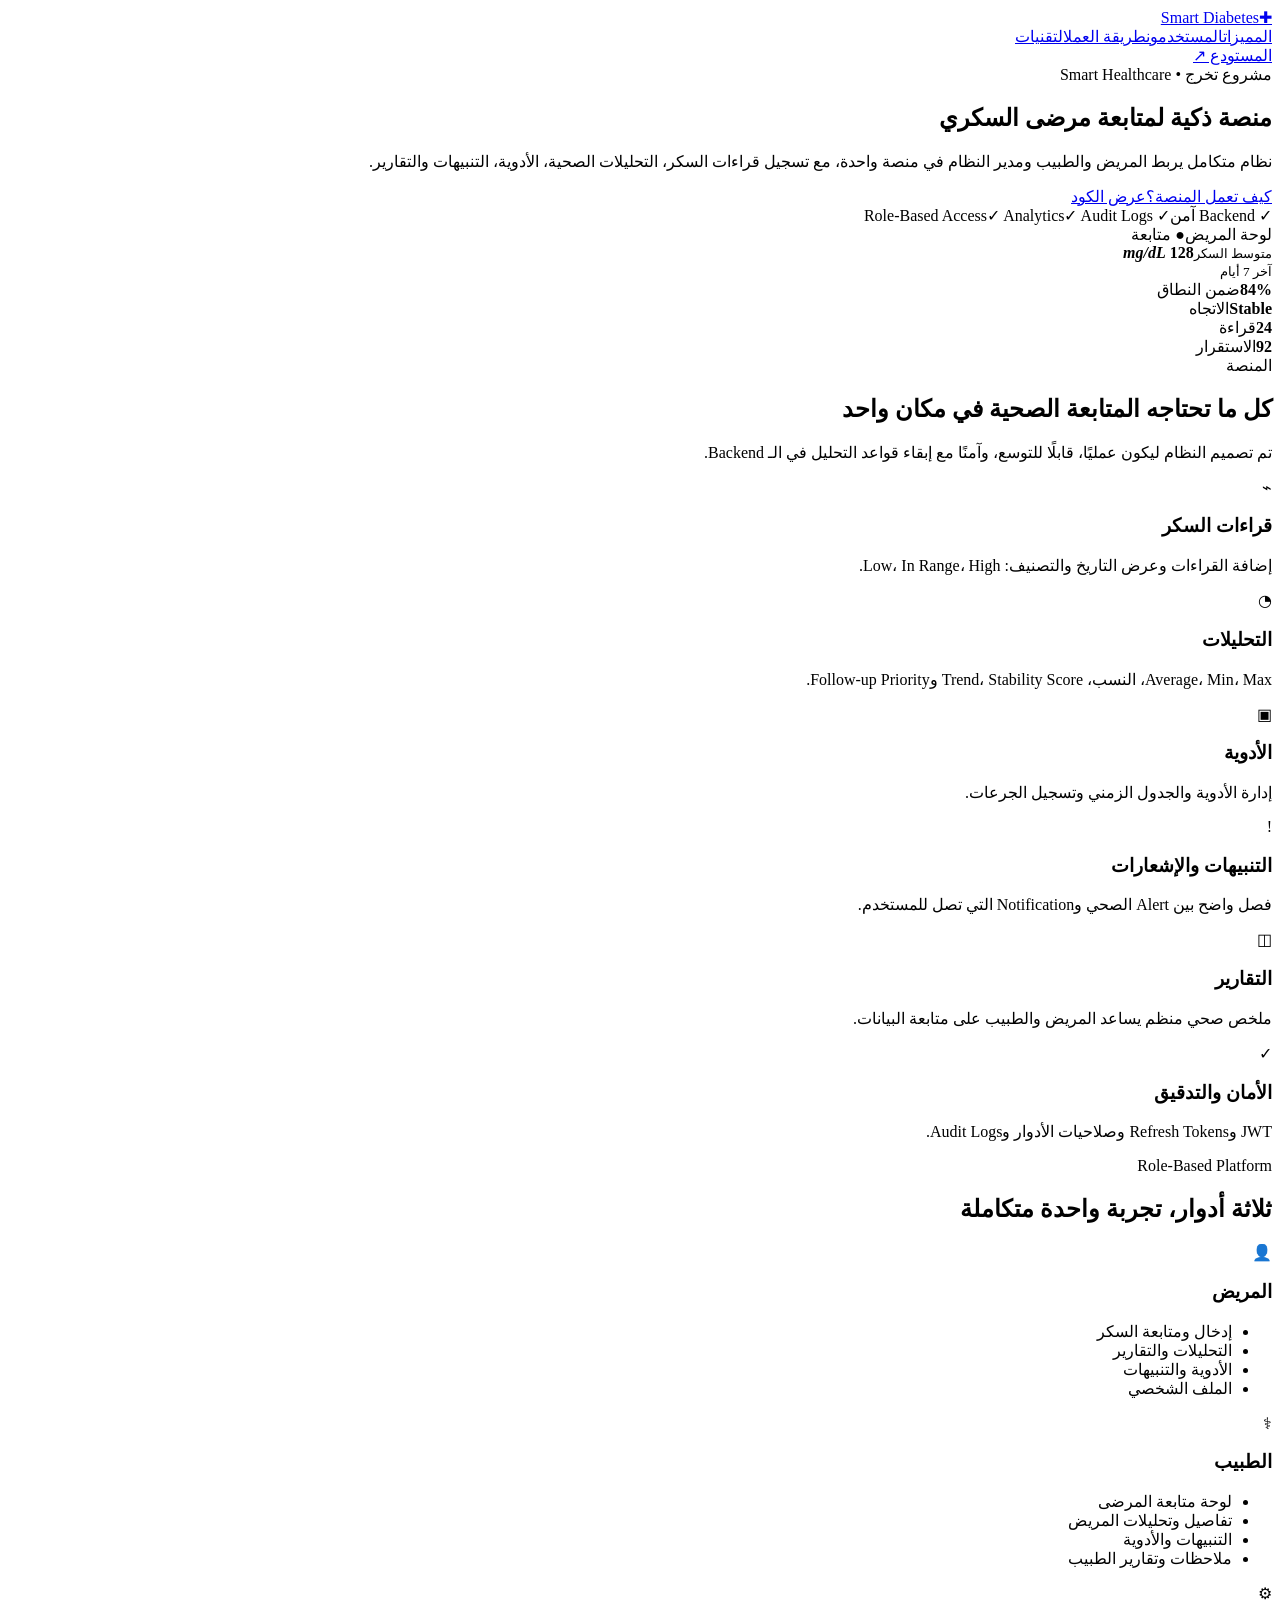
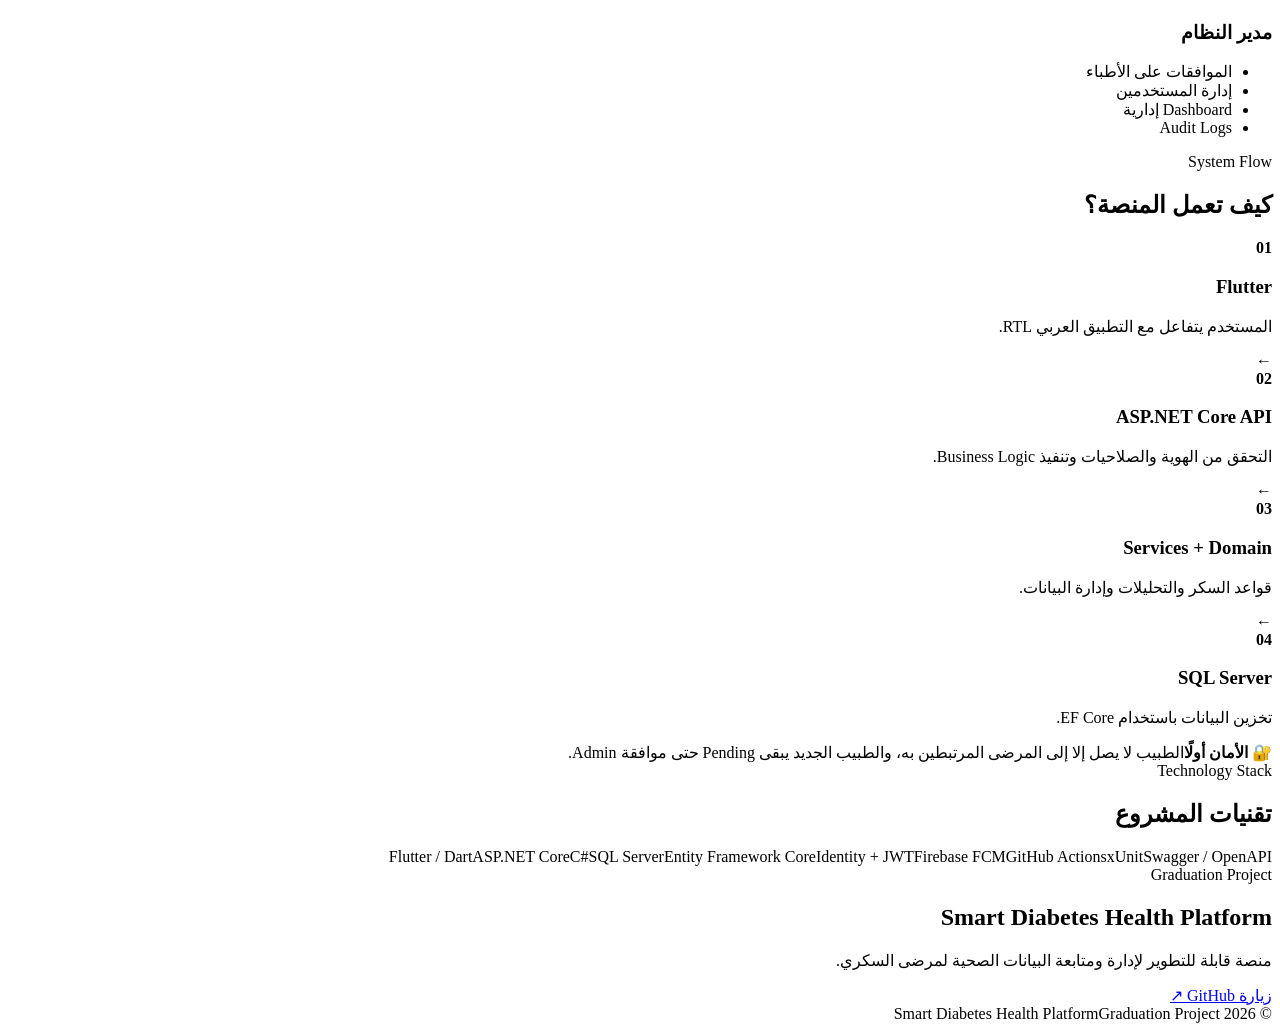
==== docs/index.html @ d9880cc6 "feat: add project landing page" ====
<!doctype html>
<html lang="ar" dir="rtl">
<head>
<meta charset="utf-8">
<meta name="viewport" content="width=device-width,initial-scale=1">
<meta name="description" content="Smart Diabetes Health Platform — منصة ذكية لإدارة ومتابعة الحالة الصحية لمرضى السكري.">
<title>Smart Diabetes Health Platform</title>
<link rel="stylesheet" href="style.css">
</head>
<body>
<header class="nav">
  <a class="brand" href="#home"><span class="logo">✚</span><span>Smart Diabetes</span></a>
  <nav>
    <a href="#features">المميزات</a><a href="#roles">المستخدمون</a><a href="#workflow">طريقة العمل</a><a href="#tech">التقنيات</a>
  </nav>
  <a class="nav-btn" href="https://github.com/hesham2006aboras2020-svg/smart-diabetes-health-platform" target="_blank" rel="noreferrer">المستودع ↗</a>
</header>

<main id="home">
<section class="hero">
  <div class="hero-copy">
    <div class="eyebrow">مشروع تخرج • Smart Healthcare</div>
    <h1>منصة ذكية لمتابعة <span>مرضى السكري</span></h1>
    <p>نظام متكامل يربط المريض والطبيب ومدير النظام في منصة واحدة، مع تسجيل قراءات السكر، التحليلات الصحية، الأدوية، التنبيهات والتقارير.</p>
    <div class="actions"><a class="primary" href="#workflow">كيف تعمل المنصة؟</a><a class="secondary" href="https://github.com/hesham2006aboras2020-svg/smart-diabetes-health-platform" target="_blank" rel="noreferrer">عرض الكود</a></div>
    <div class="trust"><span>✓ Backend آمن</span><span>✓ Role-Based Access</span><span>✓ Analytics</span><span>✓ Audit Logs</span></div>
  </div>
  <div class="hero-card">
    <div class="card-top"><span>لوحة المريض</span><span class="live">● متابعة</span></div>
    <div class="glucose"><small>متوسط السكر</small><strong>128 <i>mg/dL</i></strong><div class="meter"><b></b></div><small>آخر 7 أيام</small></div>
    <div class="mini-grid"><div><b>84%</b><span>ضمن النطاق</span></div><div><b>Stable</b><span>الاتجاه</span></div><div><b>24</b><span>قراءة</span></div><div><b>92</b><span>الاستقرار</span></div></div>
  </div>
</section>

<section id="features" class="section">
  <div class="section-head"><span class="eyebrow">المنصة</span><h2>كل ما تحتاجه المتابعة الصحية في مكان واحد</h2><p>تم تصميم النظام ليكون عمليًا، قابلًا للتوسع، وآمنًا مع إبقاء قواعد التحليل في الـ Backend.</p></div>
  <div class="features">
    <article><span class="icon">⌁</span><h3>قراءات السكر</h3><p>إضافة القراءات وعرض التاريخ والتصنيف: Low، In Range، High.</p></article>
    <article><span class="icon">◔</span><h3>التحليلات</h3><p>Average، Min، Max، النسب، Trend، Stability Score وFollow-up Priority.</p></article>
    <article><span class="icon">▣</span><h3>الأدوية</h3><p>إدارة الأدوية والجدول الزمني وتسجيل الجرعات.</p></article>
    <article><span class="icon">!</span><h3>التنبيهات والإشعارات</h3><p>فصل واضح بين Alert الصحي وNotification التي تصل للمستخدم.</p></article>
    <article><span class="icon">◫</span><h3>التقارير</h3><p>ملخص صحي منظم يساعد المريض والطبيب على متابعة البيانات.</p></article>
    <article><span class="icon">✓</span><h3>الأمان والتدقيق</h3><p>JWT وRefresh Tokens وصلاحيات الأدوار وAudit Logs.</p></article>
  </div>
</section>

<section id="roles" class="section dark-section">
  <div class="section-head"><span class="eyebrow">Role-Based Platform</span><h2>ثلاثة أدوار، تجربة واحدة متكاملة</h2></div>
  <div class="roles">
    <article><div class="role-icon">👤</div><h3>المريض</h3><ul><li>إدخال ومتابعة السكر</li><li>التحليلات والتقارير</li><li>الأدوية والتنبيهات</li><li>الملف الشخصي</li></ul></article>
    <article><div class="role-icon">⚕</div><h3>الطبيب</h3><ul><li>لوحة متابعة المرضى</li><li>تفاصيل وتحليلات المريض</li><li>التنبيهات والأدوية</li><li>ملاحظات وتقارير الطبيب</li></ul></article>
    <article><div class="role-icon">⚙</div><h3>مدير النظام</h3><ul><li>الموافقات على الأطباء</li><li>إدارة المستخدمين</li><li>Dashboard إدارية</li><li>Audit Logs</li></ul></article>
  </div>
</section>

<section id="workflow" class="section">
  <div class="section-head"><span class="eyebrow">System Flow</span><h2>كيف تعمل المنصة؟</h2></div>
  <div class="flow">
    <div><b>01</b><h3>Flutter</h3><p>المستخدم يتفاعل مع التطبيق العربي RTL.</p></div><div class="arrow">←</div>
    <div><b>02</b><h3>ASP.NET Core API</h3><p>التحقق من الهوية والصلاحيات وتنفيذ Business Logic.</p></div><div class="arrow">←</div>
    <div><b>03</b><h3>Services + Domain</h3><p>قواعد السكر والتحليلات وإدارة البيانات.</p></div><div class="arrow">←</div>
    <div><b>04</b><h3>SQL Server</h3><p>تخزين البيانات باستخدام EF Core.</p></div>
  </div>
  <div class="security"><strong>🔐 الأمان أولًا</strong><span>الطبيب لا يصل إلا إلى المرضى المرتبطين به، والطبيب الجديد يبقى Pending حتى موافقة Admin.</span></div>
</section>

<section id="tech" class="section tech-section">
  <div class="section-head"><span class="eyebrow">Technology Stack</span><h2>تقنيات المشروع</h2></div>
  <div class="stack"><span>Flutter / Dart</span><span>ASP.NET Core</span><span>C#</span><span>SQL Server</span><span>Entity Framework Core</span><span>Identity + JWT</span><span>Firebase FCM</span><span>GitHub Actions</span><span>xUnit</span><span>Swagger / OpenAPI</span></div>
</section>

<section class="cta">
  <div><span class="eyebrow">Graduation Project</span><h2>Smart Diabetes Health Platform</h2><p>منصة قابلة للتطوير لإدارة ومتابعة البيانات الصحية لمرضى السكري.</p></div>
  <a class="primary" href="https://github.com/hesham2006aboras2020-svg/smart-diabetes-health-platform" target="_blank" rel="noreferrer">زيارة GitHub ↗</a>
</section>
</main>
<footer><span>© 2026 Smart Diabetes Health Platform</span><span>Graduation Project</span></footer>
</body></html>
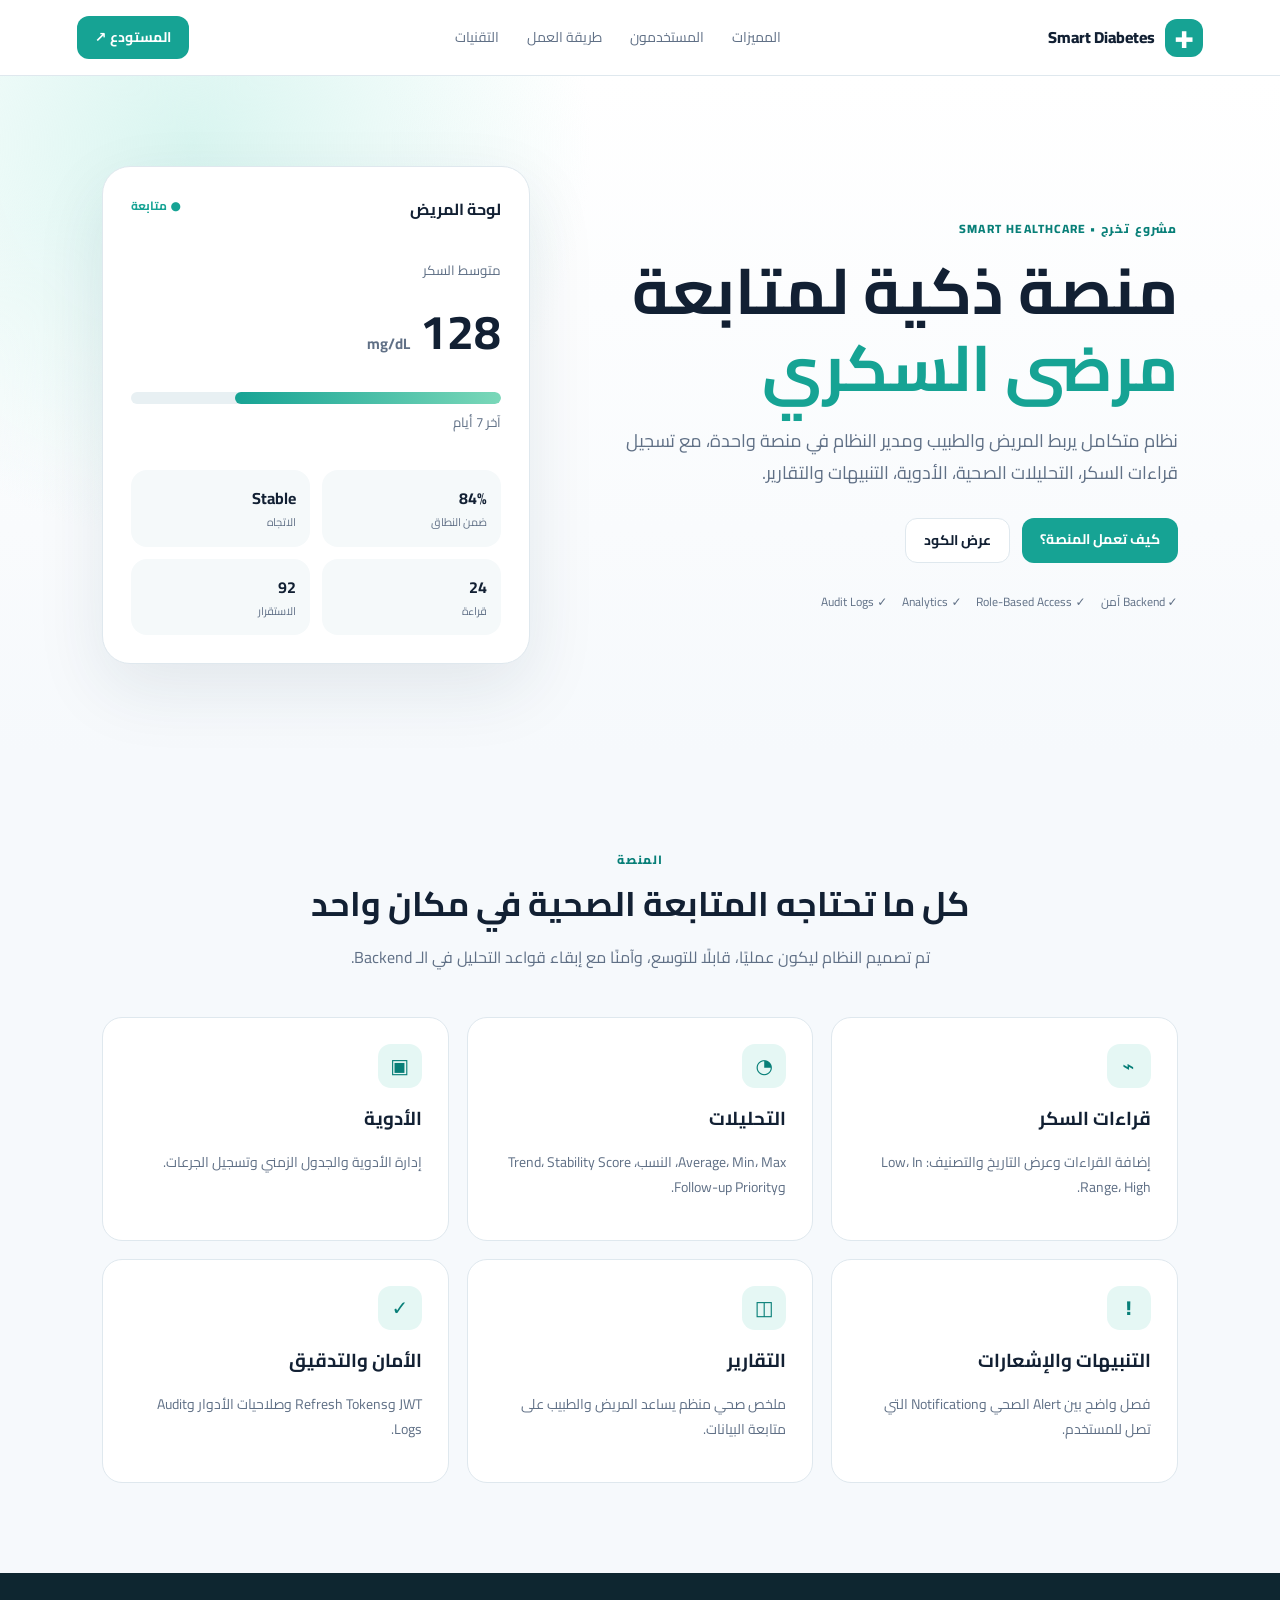
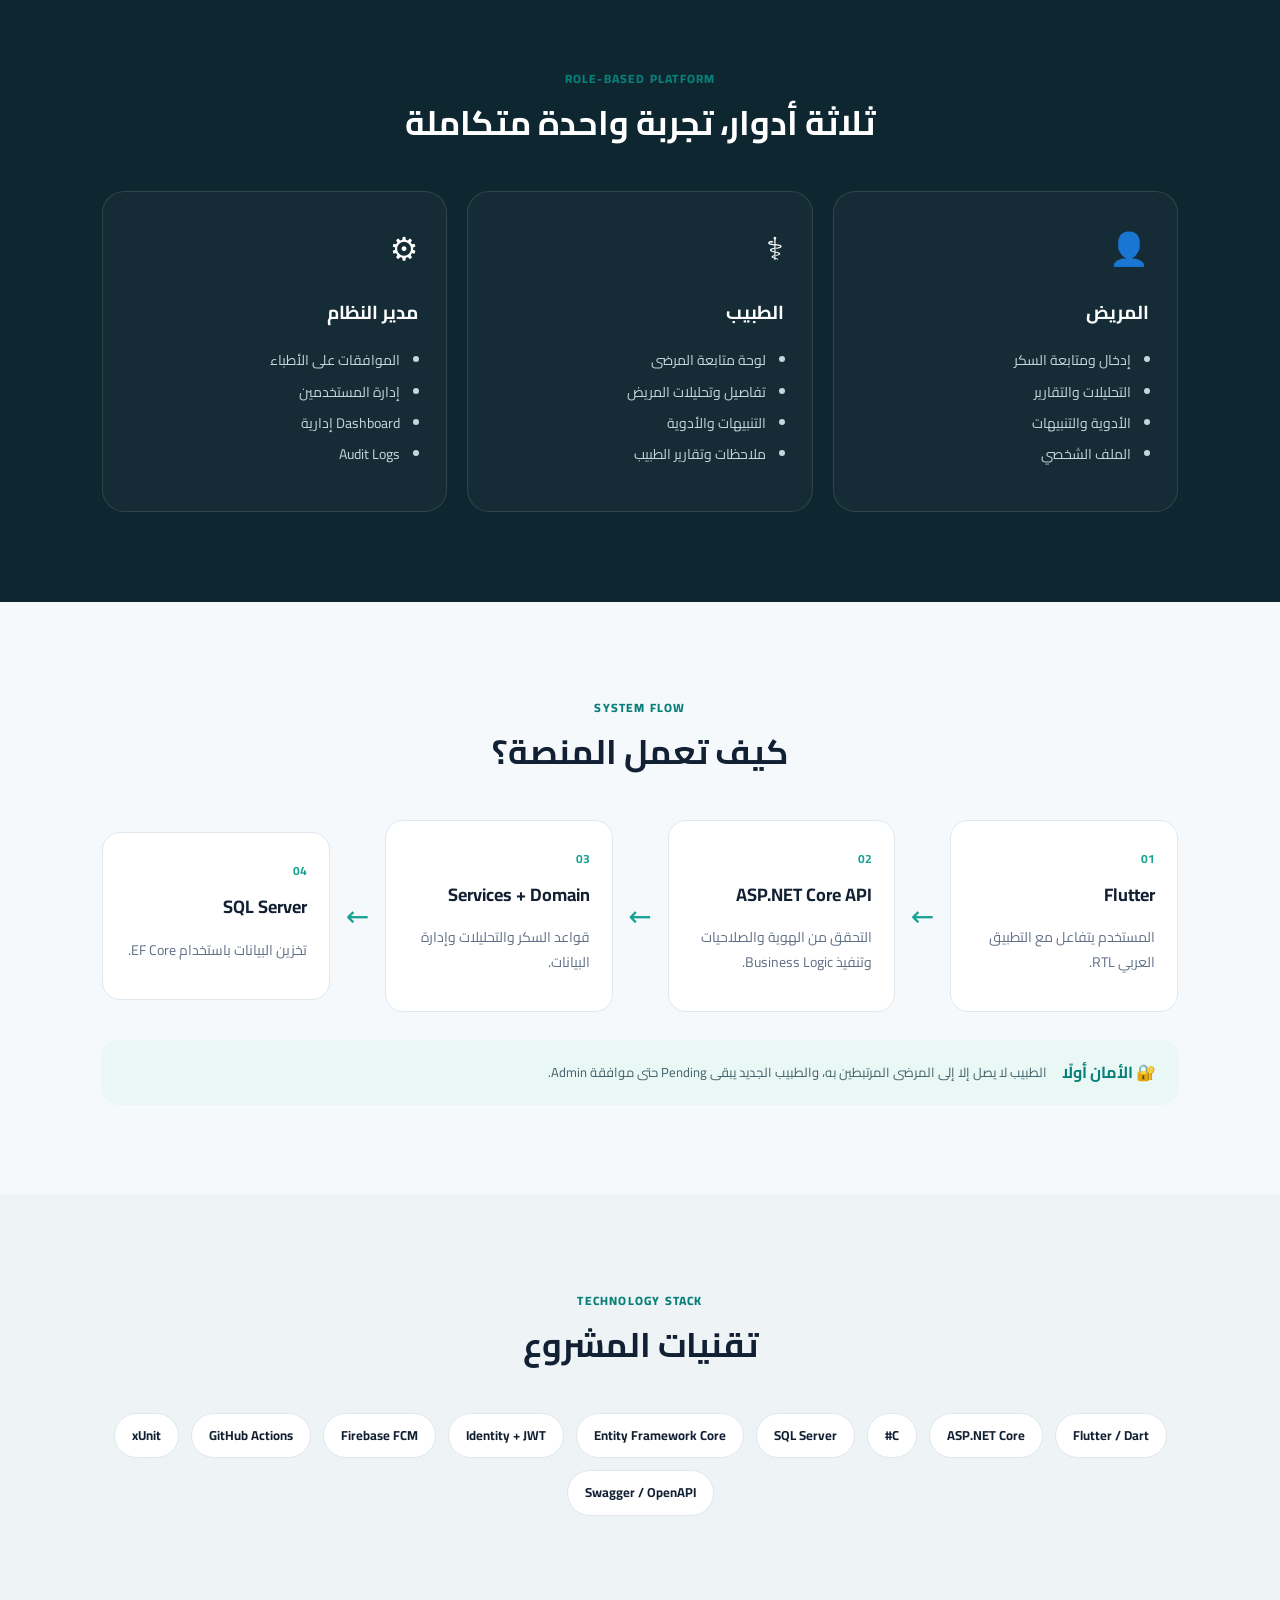
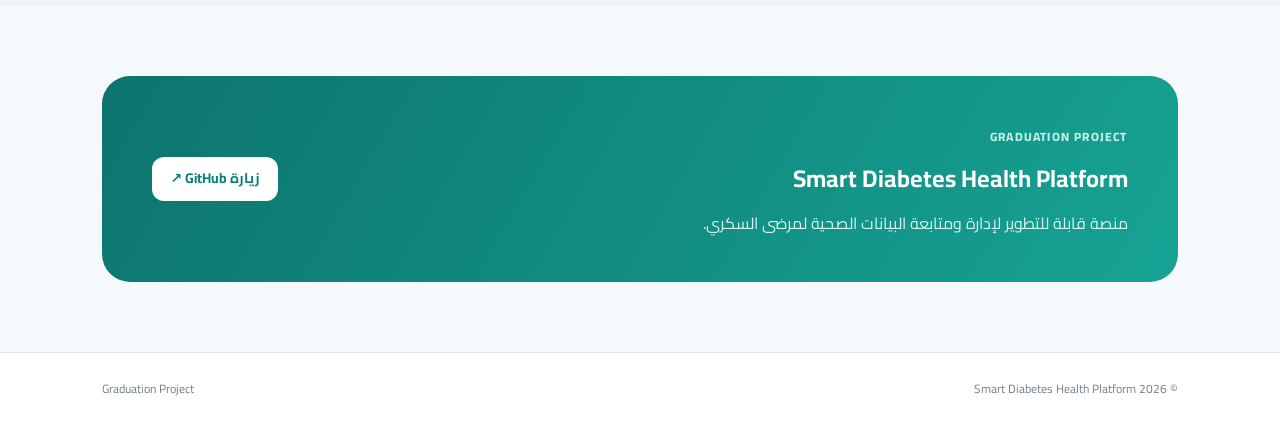
==== commit 8912129f: "chore: trigger GitHub Pages deployment" ====
--- a/docs/index.html
+++ b/docs/index.html
@@ -6,6 +6,7 @@
 <meta name="description" content="Smart Diabetes Health Platform — منصة ذكية لإدارة ومتابعة الحالة الصحية لمرضى السكري.">
 <title>Smart Diabetes Health Platform</title>
 <link rel="stylesheet" href="style.css">
+  <!-- GitHub Pages deployment trigger -->
 </head>
 <body>
 <header class="nav">
--- a/docs/style.css
+++ b/docs/style.css
@@ -0,0 +1,5 @@
+@import url('https://fonts.googleapis.com/css2?family=Cairo:wght@400;500;600;700;800&display=swap');
+:root{--bg:#f6f9fc;--card:#fff;--ink:#122033;--muted:#607086;--primary:#16a394;--primary2:#087f78;--line:#dfe8ee;--dark:#0e2630}
+*{box-sizing:border-box}html{scroll-behavior:smooth}body{margin:0;background:var(--bg);color:var(--ink);font-family:Cairo,system-ui,sans-serif;line-height:1.8}.nav{height:76px;display:flex;align-items:center;justify-content:space-between;padding:0 6%;background:#fff;border-bottom:1px solid var(--line);position:sticky;top:0;z-index:10}.brand{display:flex;gap:10px;align-items:center;text-decoration:none;color:var(--ink);font-weight:800}.logo{display:grid;place-items:center;width:38px;height:38px;border-radius:12px;background:var(--primary);color:#fff;font-size:23px}.nav nav{display:flex;gap:28px}.nav nav a{color:var(--muted);text-decoration:none;font-size:14px}.nav-btn,.primary,.secondary{border-radius:12px;padding:9px 18px;text-decoration:none;font-weight:700;font-size:14px}.nav-btn,.primary{background:var(--primary);color:#fff}.secondary{border:1px solid var(--line);color:var(--ink);background:#fff}.hero{min-height:650px;padding:90px 8%;display:grid;grid-template-columns:1.15fr .85fr;gap:70px;align-items:center;background:radial-gradient(circle at 15% 10%,#d9f5f0 0,transparent 32%),linear-gradient(180deg,#fff,var(--bg))}.eyebrow{text-transform:uppercase;letter-spacing:1.2px;color:var(--primary2);font-weight:800;font-size:12px}.hero h1{font-size:clamp(38px,5vw,66px);line-height:1.2;margin:14px 0}.hero h1 span{color:var(--primary)}.hero p{font-size:18px;color:var(--muted);max-width:680px}.actions{display:flex;gap:12px;margin:28px 0}.trust{display:flex;gap:15px;flex-wrap:wrap;color:#607086;font-size:12px}.hero-card{background:#fff;border:1px solid var(--line);border-radius:28px;padding:28px;box-shadow:0 25px 70px #17384a18}.card-top{display:flex;justify-content:space-between;font-weight:700}.live{color:var(--primary);font-size:12px}.glucose{margin:35px 0}.glucose small{display:block;color:var(--muted)}.glucose strong{font-size:48px;display:block;margin:5px 0}.glucose i{font-size:15px;color:var(--muted);font-style:normal}.meter{height:12px;background:#e8f0f3;border-radius:20px;overflow:hidden;margin:18px 0 7px}.meter b{display:block;width:72%;height:100%;background:linear-gradient(90deg,var(--primary),#7ad8b9);border-radius:20px}.mini-grid{display:grid;grid-template-columns:1fr 1fr;gap:12px}.mini-grid div{background:#f5f9fa;border-radius:16px;padding:14px}.mini-grid b,.mini-grid span{display:block}.mini-grid span{font-size:11px;color:var(--muted)}.section{padding:90px 8%}.section-head{text-align:center;max-width:760px;margin:0 auto 45px}.section h2{font-size:34px;line-height:1.35;margin:8px 0}.section-head p{color:var(--muted)}.features{display:grid;grid-template-columns:repeat(3,1fr);gap:18px}.features article{background:#fff;border:1px solid var(--line);border-radius:20px;padding:26px}.icon{display:grid;place-items:center;width:44px;height:44px;background:#e5f7f4;color:var(--primary2);border-radius:13px;font-size:20px;font-weight:800}.features h3{margin:14px 0 4px}.features p,.roles li,.flow p{color:var(--muted);font-size:14px}.dark-section{background:var(--dark);color:#fff}.roles{display:grid;grid-template-columns:repeat(3,1fr);gap:20px}.roles article{border:1px solid #ffffff1c;background:#ffffff08;border-radius:22px;padding:28px}.role-icon{font-size:32px}.roles ul{padding-right:18px}.roles li{color:#c7d6dc;margin:6px 0}.flow{display:grid;grid-template-columns:1fr 35px 1fr 35px 1fr 35px 1fr;align-items:center;gap:10px}.flow>div:not(.arrow){background:#fff;border:1px solid var(--line);padding:22px;border-radius:18px}.flow b{color:var(--primary);font-size:12px}.flow h3{font-size:18px;margin:7px 0}.arrow{font-size:28px;color:var(--primary);text-align:center}.security{margin-top:28px;padding:18px 22px;border-radius:16px;background:#e9f8f5;display:flex;gap:15px;align-items:center}.security strong{color:var(--primary2)}.security span{color:#42606a;font-size:13px}.tech-section{background:#eef4f6}.stack{display:flex;flex-wrap:wrap;justify-content:center;gap:12px}.stack span{background:#fff;border:1px solid var(--line);padding:10px 17px;border-radius:999px;font-weight:700;font-size:13px}.cta{margin:70px 8%;padding:45px 50px;border-radius:28px;background:linear-gradient(120deg,#0d746e,#16a394);color:#fff;display:flex;align-items:center;justify-content:space-between;gap:30px}.cta .eyebrow{color:#bff1e8}.cta h2{margin:8px 0}.cta p{margin:0;color:#d9f5f0}.cta .primary{background:#fff;color:var(--primary2);white-space:nowrap}footer{display:flex;justify-content:space-between;padding:25px 8%;color:#73818b;font-size:12px;background:#fff;border-top:1px solid var(--line)}
+@media(max-width:900px){.nav nav{display:none}.hero{grid-template-columns:1fr;padding-top:60px}.features,.roles{grid-template-columns:1fr 1fr}.flow{grid-template-columns:1fr;}.arrow{transform:rotate(-90deg)}.cta{flex-direction:column;align-items:flex-start}}
+@media(max-width:600px){.nav{padding:0 4%}.nav-btn{display:none}.hero,.section{padding-left:5%;padding-right:5%}.features,.roles{grid-template-columns:1fr}.hero h1{font-size:40px}.hero p{font-size:16px}.cta{margin:40px 5%;padding:30px}footer{padding:20px 5%;flex-direction:column;gap:5px}}
